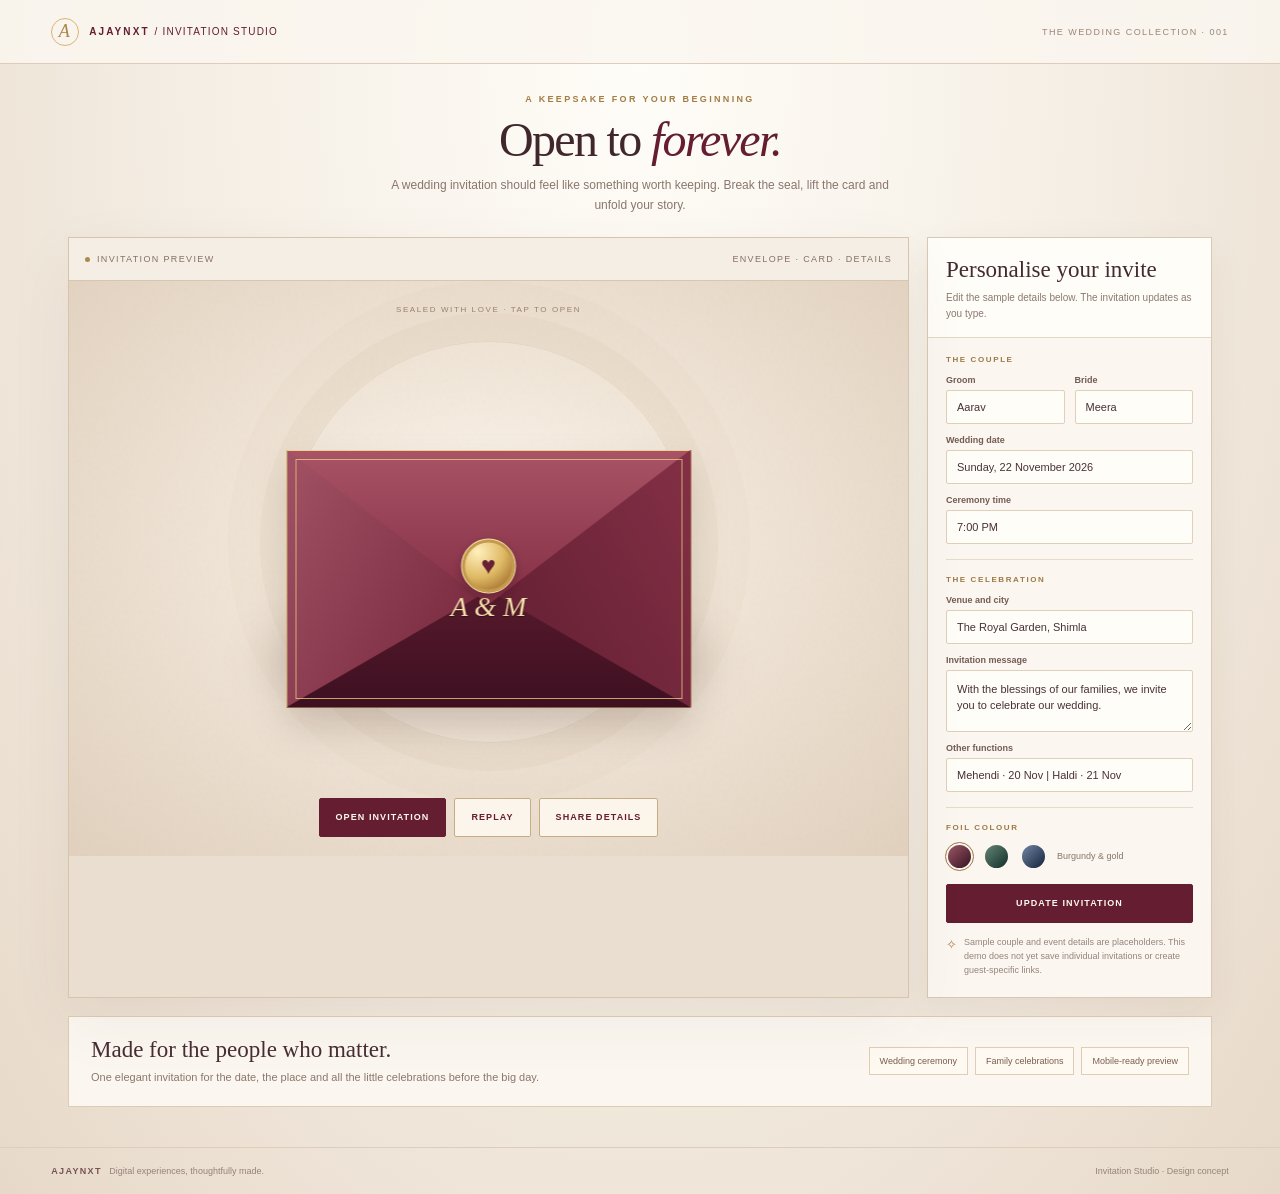
==== invitation/index.html @ 09c0170d "Add isolated interactive 3D wedding invitation experience" ====
<!doctype html>
<html lang="en">
<head>
<meta charset="utf-8">
<meta name="viewport" content="width=device-width,initial-scale=1">
<meta name="theme-color" content="#f1e9dd">
<meta name="description" content="An elegant, interactive Indian wedding invitation. Open the envelope, unfold the invitation and celebrate a beautiful beginning.">
<title>The Wedding Invitation — AJAYNXT</title>
<style>
:root{--burgundy:#641d31;--burgundy-dark:#36111f;--burgundy-light:#9c5968;--foil:#d9b66e;--foil-pale:#f5e4ad;--paper:#fffaf0;--ink:#38272a;--muted:#8e7770;--stage:#e9ded0}
*{box-sizing:border-box}
html{background:#f1e9dd;scroll-behavior:smooth}
body{margin:0;color:var(--ink);font-family:Arial,Helvetica,sans-serif;background:radial-gradient(ellipse at 50% 5%,#fffdf8 0,#f4ede3 52%,#e7d9c9 100%);min-height:100vh}
button,input,textarea{font:inherit}
button{cursor:pointer}
.topbar{height:64px;padding:0 clamp(16px,4vw,52px);display:flex;align-items:center;justify-content:space-between;border-bottom:1px solid #ddcdb8;background:#fbf7f0d9}
.brand{display:flex;align-items:center;gap:10px;font-size:10px;letter-spacing:.21em;font-weight:800;color:var(--burgundy)}
.brandmark{height:28px;width:28px;border:1px solid var(--foil);border-radius:50%;display:grid;place-items:center;color:#ad8546;font:italic 18px Georgia,serif}
.topnote{font-size:9px;letter-spacing:.16em;text-transform:uppercase;color:#9b8677}
.hero{text-align:center;padding:30px 16px 21px}
.kicker{font-size:9px;font-weight:700;letter-spacing:.26em;text-transform:uppercase;color:#a27d44}
h1{font:400 clamp(32px,5vw,48px)/1.08 Georgia,"Times New Roman",serif;letter-spacing:-.035em;margin:10px 0 9px;color:#40272d}
h1 em{font-weight:400;color:var(--burgundy)}
.intro{max-width:520px;margin:0 auto;color:#8a766d;font:12px/1.7 Arial,sans-serif}
main{max-width:1180px;margin:0 auto;padding:0 18px 40px}
.workspace{display:grid;grid-template-columns:minmax(0,1fr) 285px;gap:18px;align-items:stretch}
.showcase{border:1px solid #d7c4ab;background:var(--stage);position:relative;overflow:hidden;min-width:0;box-shadow:0 22px 60px #593b2912}
.showcase-head{height:43px;display:flex;align-items:center;justify-content:space-between;padding:0 16px;border-bottom:1px solid #d7c6b2;background:#f5eee5;font-size:9px;text-transform:uppercase;letter-spacing:.15em;color:#857065}
.live-dot{display:inline-block;width:5px;height:5px;border-radius:50%;background:#ad8950;margin-right:7px;vertical-align:middle}
.stage{position:relative;min-height:575px;display:flex;align-items:center;justify-content:center;overflow:hidden;padding:24px 10px 76px;background:
radial-gradient(ellipse at 50% 46%,#fff9f0 0,#f0e5d7 42%,#e1d0bd 100%)}
.stage:before{content:"";position:absolute;inset:0;opacity:.18;background-image:url("data:image/svg+xml,%3Csvg viewBox='0 0 180 180' xmlns='http://www.w3.org/2000/svg'%3E%3Cfilter id='n'%3E%3CfeTurbulence type='fractalNoise' baseFrequency='.8' numOctaves='4' stitchTiles='stitch'/%3E%3C/filter%3E%3Crect width='100%25' height='100%25' filter='url(%23n)' opacity='.24'/%3E%3C/svg%3E");pointer-events:none}
.stage:after{content:"";position:absolute;width:400px;height:400px;border-radius:50%;border:1px solid #b99b7330;box-shadow:0 0 0 28px #b99b7312,0 0 0 60px #b99b730a;pointer-events:none}
.scene{position:relative;width:min(640px,100%);height:475px;perspective:1800px;z-index:1}
.surface-shadow{position:absolute;left:50%;top:66%;width:min(460px,94%);height:85px;transform:translateX(-50%);border-radius:50%;background:#59402b26;filter:blur(22px);transition:all 1s}
.envelope{position:absolute;left:50%;top:145px;width:min(405px,90%);height:258px;transform:translateX(-50%);transform-style:preserve-3d;filter:drop-shadow(0 20px 18px #45251d29);transition:opacity .65s .8s,transform .85s .8s}
.env-back{position:absolute;inset:0;border:1px solid #d7b66e;border-radius:3px;background:linear-gradient(145deg,#8b344a 0%,#681d31 48%,#401121 100%);box-shadow:inset 0 0 0 5px #651c30,inset 0 0 0 6px #c9a25b}
.env-left{position:absolute;inset:0;background:linear-gradient(120deg,#a25264,#691b32 75%);clip-path:polygon(0 0,54% 51%,0 100%);border-left:1px solid #c6a05c}
.env-right{position:absolute;inset:0;background:linear-gradient(240deg,#843046,#4b1325);clip-path:polygon(100% 0,46% 51%,100% 100%)}
.env-bottom{position:absolute;inset:0;background:linear-gradient(0deg,#3d1021,#77263b);clip-path:polygon(0 100%,50% 43%,100% 100%)}
.env-flap{position:absolute;inset:0;z-index:4;transform-origin:50% 0;transform:rotateX(0);clip-path:polygon(0 0,100% 0,50% 60%);background:linear-gradient(180deg,#a95366 0,#77233a 80%);border-top:1px solid #f0d18a;transition:transform 1.1s cubic-bezier(.2,.75,.16,1)}
.env-monogram{position:absolute;z-index:5;top:61%;left:50%;transform:translate(-50%,-50%);font:italic 28px Georgia,serif;color:#f5dfaa;text-shadow:0 1px 1px #33101b;white-space:nowrap}
.env-foil{position:absolute;z-index:6;inset:9px;border:1px solid #e2c77e;pointer-events:none;opacity:.82}
.wax-seal{position:absolute;z-index:7;top:45%;left:50%;transform:translate(-50%,-50%);width:55px;height:55px;border-radius:50%;display:grid;place-items:center;color:#672035;font:25px Georgia,serif;border:1px solid #f8e3a5;background:radial-gradient(circle at 30% 23%,#fff0bd 0,#dfb964 47%,#a97834 78%,#744b24 100%);box-shadow:0 4px 8px #2b0b174d,inset 0 0 0 3px #c49a4f;transition:opacity .35s,transform .45s}
.card{position:absolute;z-index:3;left:50%;top:16px;width:min(442px,96%);height:335px;opacity:0;transform:translate(-50%,180px) scale(.58,.72);transform-origin:center center;transform-style:preserve-3d;transition:opacity .5s,transform .9s cubic-bezier(.16,.76,.19,1);filter:drop-shadow(0 22px 23px #49312735)}
.card-inside{position:absolute;inset:0;display:grid;grid-template-columns:.88fr 1.12fr;background:var(--paper);border:1px solid #c5a05a;padding:8px}
.page-photo{position:relative;overflow:hidden;background:#6a2836}
.page-photo img{display:block;width:100%;height:100%;object-fit:cover;object-position:50% 35%;filter:saturate(.83) contrast(1.03)}
.page-photo:after{content:"";position:absolute;inset:0;border:1px solid #ebd39770;box-shadow:inset 0 0 45px #2a111b4f;pointer-events:none}
.photo-caption{position:absolute;bottom:12px;left:8px;right:8px;text-align:center;color:#fff8e9;text-shadow:0 1px 6px #160a0b;font:italic 17px Georgia,serif;z-index:2}
.page-details{position:relative;display:flex;flex-direction:column;align-items:center;justify-content:center;text-align:center;padding:16px 15px;background:linear-gradient(135deg,#fffdf6,#f7ecd9);overflow:hidden}
.page-details:before{content:"";position:absolute;inset:7px;border:1px solid #d2b779;pointer-events:none}
.ornament{color:#b18a47;font:24px Georgia,serif;line-height:1;margin-bottom:8px}
.smallcaps{font-size:7px;letter-spacing:.2em;line-height:1.8;text-transform:uppercase;color:#967442}
.names{font:italic clamp(22px,3vw,29px)/1.08 Georgia,serif;color:#672035;margin:12px 0 10px;overflow-wrap:anywhere;max-width:100%}
.names .and{display:block;font-size:16px;color:#c09a54;margin:4px 0}
.thinline{height:1px;width:38px;background:#c8a55f;margin:7px auto}
.invite-copy{font:10px/1.6 Georgia,serif;color:#80655b;margin:2px 0 8px;max-width:230px}
.invite-date{font:10px/1.7 Arial,sans-serif;letter-spacing:.06em;text-transform:uppercase;color:#8b682f;margin:3px 0 5px}
.invite-venue{font:9px/1.7 Arial,sans-serif;color:#6c5550;max-width:235px;overflow-wrap:anywhere}
.invite-functions{font:8px/1.7 Arial,sans-serif;color:#997847;margin-top:5px;max-width:230px;overflow-wrap:anywhere}
.cover{position:absolute;inset:0;z-index:5;transform-origin:left center;transform:rotateY(0);transform-style:preserve-3d;transition:transform 1.35s cubic-bezier(.18,.75,.17,1)}
.cover-front,.cover-back{position:absolute;inset:0;backface-visibility:hidden}
.cover-front{overflow:hidden;display:flex;flex-direction:column;align-items:center;justify-content:center;text-align:center;color:#f3dca3;border:1px solid #e2c47c;background:
radial-gradient(ellipse at 50% 45%,#8a354b 0,#641c32 58%,#3c1021 100%);box-shadow:inset 0 0 0 6px #511529,inset 0 0 0 7px #d2ac63}
.cover-front:before{content:"";position:absolute;inset:13px;border:1px solid #d3b36c}
.cover-front:after{content:"";position:absolute;inset:20px;border:1px solid #c59b5775}
.cover-art{position:absolute;inset:22px;opacity:.38;pointer-events:none}
.cover-symbol{font:49px/1 Georgia,serif;color:#edcf83;margin-bottom:13px;text-shadow:0 2px 1px #32101d;position:relative;z-index:2}
.cover-kicker{font-size:7px;letter-spacing:.24em;text-transform:uppercase;position:relative;z-index:2}
.cover-names{font:italic clamp(27px,4vw,34px)/1.08 Georgia,serif;margin:15px 9px;color:#fff0c8;position:relative;z-index:2;max-width:90%;overflow-wrap:anywhere}
.cover-names .and{font-size:.6em;color:#e0bd6f}
.cover-date{font-size:8px;letter-spacing:.2em;text-transform:uppercase;color:#e1c582;position:relative;z-index:2}
.cover-corner{position:absolute;z-index:2;color:#dfc078;font:25px Georgia,serif;opacity:.9}
.cover-corner.a{top:24px;left:25px}.cover-corner.b{top:24px;right:25px;transform:scaleX(-1)}.cover-corner.c{bottom:24px;left:25px;transform:scaleY(-1)}.cover-corner.d{bottom:24px;right:25px;transform:scale(-1)}
.cover-back{transform:rotateY(180deg);background:linear-gradient(145deg,#fffaf0,#f3e5cb);border:1px solid #d0b16d}
.scene-caption{position:absolute;z-index:6;top:0;left:0;right:0;text-align:center;font-size:8px;letter-spacing:.2em;text-transform:uppercase;color:#9a8069;transition:color .4s}
.stage.envelope-open .env-flap{transform:rotateX(180deg);z-index:8}
.stage.envelope-open .wax-seal{opacity:0;transform:translate(-50%,-50%) scale(.2)}
.stage.card-rise .card{opacity:1;transform:translate(-50%,-20px) scale(.62,.82)}
.stage.card-settle .card{transform:translate(-50%,-29px) scale(1)}
.stage.card-open .cover{transform:rotateY(-158deg)}
.stage.card-open .envelope{opacity:0;transform:translate(-50%,95px) scale(.9);pointer-events:none}
.stage.card-open .surface-shadow{width:min(420px,92%);opacity:.7}
.controls{position:absolute;z-index:10;bottom:19px;left:12px;right:12px;display:flex;justify-content:center;gap:8px;flex-wrap:wrap}
.btn{min-height:39px;padding:0 16px;border:1px solid var(--burgundy);border-radius:2px;background:var(--burgundy);color:#fff9ed;font-size:9px;font-weight:700;letter-spacing:.12em;text-transform:uppercase;transition:background .2s,transform .2s}
.btn:hover{background:#3f1021;transform:translateY(-1px)}
.btn.secondary{background:#fff9f0d9;color:var(--burgundy);border-color:#c6ac83}
.btn.secondary:hover{background:#fffaf1}
.panel{border:1px solid #d9c8b3;background:#fbf7f0;box-shadow:0 14px 36px #543b2710;min-width:0}
.panel-head{padding:19px 18px 15px;border-bottom:1px solid #e4d7c5;background:#fffdf8}
.panel-title{font:400 23px Georgia,serif;color:#432a30;margin:0}
.panel-sub{font-size:10px;line-height:1.6;color:#8c7970;margin:7px 0 0}
.panel-body{padding:17px 18px 19px}
.section-title{font-size:8px;font-weight:800;letter-spacing:.2em;text-transform:uppercase;color:#9c7a45;margin:0 0 11px}
.fields{display:grid;grid-template-columns:1fr 1fr;gap:0 10px}
.field{margin:0 0 11px;min-width:0}
.field.full{grid-column:1/-1}
label{display:block;font-size:9px;font-weight:700;color:#745b54;margin-bottom:5px}
input,textarea{display:block;width:100%;min-width:0;border:1px solid #dfd0bc;border-radius:2px;background:#fffdf8;color:#493137;padding:10px;font-size:11px;outline:none}
input:focus,textarea:focus{border-color:#b18a4c;box-shadow:0 0 0 3px #c9a25c1c}
textarea{min-height:62px;resize:vertical;line-height:1.5}
.divider{height:1px;background:#e6dac9;margin:4px 0 15px}
.palette{display:flex;align-items:center;gap:10px;margin-bottom:14px}
.swatch{width:27px;height:27px;border-radius:50%;border:2px solid #fbf7f0;outline:1px solid transparent;padding:0}
.swatch[aria-pressed=true]{outline-color:#9b7745}
.swatch[data-color=burgundy]{background:linear-gradient(135deg,#9c5968,#36111f)}
.swatch[data-color=emerald]{background:linear-gradient(135deg,#638675,#102e28)}
.swatch[data-color=midnight]{background:linear-gradient(135deg,#7185a4,#14233b)}
.palette-label{font-size:9px;color:#88756a}
.panel-submit{width:100%}
.note{display:flex;gap:7px;align-items:flex-start;color:#95847a;font-size:9px;line-height:1.6;margin:12px 0 0}
.note span:first-child{color:#a17f49;font-size:13px}
.details-after{margin-top:18px;border:1px solid #ddcbb4;background:#fbf7f0;padding:20px 22px;display:grid;grid-template-columns:1fr auto;gap:20px;align-items:center}
.details-after h2{font:400 23px Georgia,serif;margin:0 0 5px;color:#472d32}
.details-after p{font-size:11px;line-height:1.65;color:#8b776d;margin:0}
.detail-chips{display:flex;flex-wrap:wrap;gap:7px;justify-content:flex-end}
.chip{border:1px solid #dfceb5;padding:8px 10px;font-size:9px;color:#795c4e;background:#fffaf1;white-space:nowrap}
footer{display:flex;justify-content:space-between;gap:12px;padding:18px clamp(16px,4vw,52px);border-top:1px solid #deceb9;color:#968378;font-size:9px}
footer strong{color:#765354;letter-spacing:.15em}
@media(max-width:900px){.workspace{grid-template-columns:minmax(0,1fr) 270px}.stage{min-height:550px}.scene{height:460px}.envelope{top:130px}}
@media(max-width:720px){.topnote{display:none}.hero{padding-top:24px}.workspace{grid-template-columns:1fr}.stage{min-height:550px}.scene{height:460px}.envelope{top:132px}.panel-body{padding:16px}.panel-head{padding:17px 16px}.details-after{grid-template-columns:1fr}.detail-chips{justify-content:flex-start}}
@media(max-width:430px){.hero{padding-bottom:18px}.intro{font-size:11px}.stage{min-height:495px;padding-left:4px;padding-right:4px}.scene{height:415px}.envelope{top:122px;height:222px;width:92%}.card{top:24px;height:278px;width:97%}.card-inside{padding:5px;grid-template-columns:.78fr 1.22fr}.page-details{padding:12px 8px}.page-photo img{object-position:52% 35%}.photo-caption{font-size:14px}.names{font-size:22px}.invite-copy{font-size:9px}.invite-date{font-size:9px}.invite-venue{font-size:8px}.cover-names{font-size:26px}.cover-symbol{font-size:40px}.cover-corner.a{top:20px;left:19px}.cover-corner.b{top:20px;right:19px}.cover-corner.c{bottom:20px;left:19px}.cover-corner.d{bottom:20px;right:19px}.controls{bottom:14px;gap:6px}.btn{padding:0 11px;font-size:8px;min-height:38px}.scene-caption{font-size:7px}.details-after{padding:17px}}
@media(prefers-reduced-motion:reduce){*,*:before,*:after{transition-duration:.01ms!important;scroll-behavior:auto!important}}
</style>
</head>
<body>
<header class="topbar">
 <div class="brand"><span class="brandmark">A</span><span>AJAYNXT <span style="font-weight:400;letter-spacing:.12em">/ INVITATION STUDIO</span></span></div>
 <div class="topnote">The Wedding Collection · 001</div>
</header>
<section class="hero">
 <div class="kicker">A keepsake for your beginning</div>
 <h1>Open to <em>forever.</em></h1>
 <p class="intro">A wedding invitation should feel like something worth keeping. Break the seal, lift the card and unfold your story.</p>
</section>
<main>
 <section class="workspace">
  <div class="showcase">
   <div class="showcase-head"><span><i class="live-dot"></i>Invitation preview</span><span>Envelope · Card · Details</span></div>
   <div class="stage" id="stage">
    <div class="scene">
     <div class="surface-shadow"></div>
     <div class="scene-caption" id="caption">Sealed with love · Tap to open</div>
     <div class="envelope" aria-hidden="true">
      <div class="env-back"></div><div class="env-bottom"></div><div class="env-left"></div><div class="env-right"></div>
      <div class="env-monogram" id="monogram">A &amp; M</div><div class="env-flap"></div><div class="env-foil"></div><div class="wax-seal">♥</div>
     </div>
     <article class="card" aria-label="Wedding invitation card">
      <div class="card-inside">
       <div class="page-photo">
        <img id="couplePhoto" src="https://images.pexels.com/photos/32379184/pexels-photo-32379184.jpeg?auto=compress&amp;cs=tinysrgb&amp;w=900" alt="Indian wedding couple portrait" loading="eager">
        <div class="photo-caption">A day to remember</div>
       </div>
       <section class="page-details">
        <div class="ornament">❦</div>
        <div class="smallcaps">Together with our families</div>
        <div class="names" id="insideNames">Aarav<span class="and">&amp;</span>Meera</div>
        <div class="thinline"></div>
        <p class="invite-copy" id="messagePreview">With the blessings of our families, we invite you to celebrate our wedding.</p>
        <div class="invite-date" id="datePreview">SUNDAY<br>22 NOVEMBER 2026</div>
        <div class="thinline"></div>
        <div class="invite-venue" id="venuePreview">THE ROYAL GARDEN<br>SHIMLA · 7:00 PM</div>
        <div class="invite-functions" id="functionsPreview">Mehendi · 20 Nov<br>Haldi · 21 Nov</div>
        <div class="ornament" style="font-size:17px;margin:7px 0 0">✧</div>
       </section>
      </div>
      <div class="cover">
       <div class="cover-front">
        <svg class="cover-art" viewBox="0 0 360 300" preserveAspectRatio="none" aria-hidden="true">
         <g fill="none" stroke="#e3c67f" stroke-width=".8">
          <path d="M0 60 Q70 60 70 0 M0 90 Q90 90 90 0 M0 120 Q110 120 110 0 M360 60 Q290 60 290 0 M360 90 Q270 90 270 0 M360 120 Q250 120 250 0"/>
          <path d="M0 240 Q70 240 70 300 M0 210 Q90 210 90 300 M0 180 Q110 180 110 300 M360 240 Q290 240 290 300 M360 210 Q270 210 270 300 M360 180 Q250 180 250 300"/>
          <path d="M28 0 Q28 45 0 45 M332 0 Q332 45 360 45 M28 300 Q28 255 0 255 M332 300 Q332 255 360 255"/>
         </g>
         <g fill="#e4c37a"><circle cx="35" cy="36" r="2"/><circle cx="325" cy="36" r="2"/><circle cx="35" cy="264" r="2"/><circle cx="325" cy="264" r="2"/></g>
        </svg>
        <span class="cover-corner a">❧</span><span class="cover-corner b">❧</span><span class="cover-corner c">❧</span><span class="cover-corner d">❧</span>
        <div class="cover-symbol">❦</div>
        <div class="cover-kicker">The wedding of</div>
        <div class="cover-names" id="coverNames">Aarav<br><span class="and">&amp;</span><br>Meera</div>
        <div class="cover-date" id="coverDate">22 · 11 · 2026</div>
       </div>
       <div class="cover-back"></div>
      </div>
     </article>
    </div>
    <div class="controls">
     <button class="btn" id="openBtn">Open invitation</button>
     <button class="btn secondary" id="replayBtn">Replay</button>
     <button class="btn secondary" id="shareBtn">Share details</button>
    </div>
   </div>
  </div>
  <aside class="panel">
   <div class="panel-head"><h2 class="panel-title">Personalise your invite</h2><p class="panel-sub">Edit the sample details below. The invitation updates as you type.</p></div>
   <div class="panel-body">
    <div class="section-title">The couple</div>
    <div class="fields">
     <div class="field"><label for="groom">Groom</label><input id="groom" value="Aarav" maxlength="36"></div>
     <div class="field"><label for="bride">Bride</label><input id="bride" value="Meera" maxlength="36"></div>
     <div class="field full"><label for="date">Wedding date</label><input id="date" value="Sunday, 22 November 2026" maxlength="70"></div>
     <div class="field full"><label for="time">Ceremony time</label><input id="time" value="7:00 PM" maxlength="30"></div>
    </div>
    <div class="divider"></div>
    <div class="section-title">The celebration</div>
    <div class="fields">
     <div class="field full"><label for="venue">Venue and city</label><input id="venue" value="The Royal Garden, Shimla" maxlength="90"></div>
     <div class="field full"><label for="message">Invitation message</label><textarea id="message" maxlength="180">With the blessings of our families, we invite you to celebrate our wedding.</textarea></div>
     <div class="field full"><label for="functions">Other functions</label><input id="functions" value="Mehendi · 20 Nov | Haldi · 21 Nov" maxlength="120"></div>
    </div>
    <div class="divider"></div>
    <div class="section-title">Foil colour</div>
    <div class="palette" role="group" aria-label="Invitation cover colour">
     <button class="swatch" data-color="burgundy" aria-label="Burgundy and gold" aria-pressed="true"></button>
     <button class="swatch" data-color="emerald" aria-label="Emerald and gold" aria-pressed="false"></button>
     <button class="swatch" data-color="midnight" aria-label="Midnight blue and gold" aria-pressed="false"></button>
     <span class="palette-label" id="paletteLabel">Burgundy &amp; gold</span>
    </div>
    <button class="btn panel-submit" id="updateBtn">Update invitation</button>
    <p class="note"><span>✧</span><span>Sample couple and event details are placeholders. This demo does not yet save individual invitations or create guest-specific links.</span></p>
   </div>
  </aside>
 </section>
 <section class="details-after">
  <div><h2>Made for the people who matter.</h2><p>One elegant invitation for the date, the place and all the little celebrations before the big day.</p></div>
  <div class="detail-chips"><span class="chip">Wedding ceremony</span><span class="chip">Family celebrations</span><span class="chip">Mobile-ready preview</span></div>
 </section>
</main>
<footer><span><strong>AJAYNXT</strong> &nbsp; Digital experiences, thoughtfully made.</span><span>Invitation Studio · Design concept</span></footer>
<script>
const $=id=>document.getElementById(id);
const stage=$('stage');
let timers=[];
const palettes={
 burgundy:{label:'Burgundy & gold',main:'#641d31',dark:'#36111f',light:'#9c5968'},
 emerald:{label:'Emerald & gold',main:'#275447',dark:'#102e28',light:'#638675'},
 midnight:{label:'Midnight blue & gold',main:'#263c61',dark:'#101d35',light:'#7185a4'}
};
function clearTimers(){timers.forEach(clearTimeout);timers=[]}
function safe(s){return String(s||'').replace(/[&<>"']/g,c=>({'&':'&amp;','<':'&lt;','>':'&gt;','"':'&quot;',"'":'&#39;'}[c]));}
function updateInvite(){
 const groom=$('groom').value.trim()||'Groom', bride=$('bride').value.trim()||'Bride';
 const date=$('date').value.trim()||'Wedding Day', time=$('time').value.trim()||'Time to be announced';
 const venue=$('venue').value.trim()||'Venue to be announced', message=$('message').value.trim()||'Join us to celebrate our wedding.';
 const funcs=$('functions').value.trim();
 $('monogram').textContent=groom.charAt(0)+' & '+bride.charAt(0);
 $('coverNames').innerHTML=safe(groom)+'<br><span class="and">&amp;</span><br>'+safe(bride);
 $('insideNames').innerHTML=safe(groom)+'<span class="and">&amp;</span>'+safe(bride);
 $('messagePreview').textContent=message;
 $('coverDate').textContent=date.replace(/,/g,' · ').replace(/\s+/g,' ').toUpperCase().slice(0,32);
 $('datePreview').innerHTML=safe(date.replace(/,\s*/g,'|').replace(/\s+·\s+/g,'|')).replace(/\|/g,'<br>');
 $('venuePreview').innerHTML=safe(venue.toUpperCase())+'<br>'+safe(time.toUpperCase());
 $('functionsPreview').innerHTML=safe(funcs).replace(/\s*\|\s*/g,'<br>');
}
function openInvite(){
 clearTimers();stage.classList.remove('envelope-open','card-rise','card-settle','card-open');
 $('openBtn').textContent='Opening…';$('caption').textContent='The seal is lifted';
 timers.push(setTimeout(()=>stage.classList.add('envelope-open'),30));
 timers.push(setTimeout(()=>{stage.classList.add('card-rise');$('caption').textContent='Your invitation is revealed';},700));
 timers.push(setTimeout(()=>stage.classList.add('card-settle'),1350));
 timers.push(setTimeout(()=>{stage.classList.add('card-open');$('caption').textContent='A beautiful beginning';$('openBtn').textContent='Invitation opened';},2100));
}
function replay(){clearTimers();stage.classList.remove('envelope-open','card-rise','card-settle','card-open');$('caption').textContent='Sealed with love · Tap to open';$('openBtn').textContent='Open invitation'}
['groom','bride','date','time','venue','message','functions'].forEach(id=>$(id).addEventListener('input',updateInvite));
$('updateBtn').addEventListener('click',()=>{updateInvite();$('updateBtn').textContent='Details updated';setTimeout(()=>$('updateBtn').textContent='Update invitation',1400)});
$('openBtn').addEventListener('click',()=>stage.classList.contains('card-open')?replay():openInvite());
$('replayBtn').addEventListener('click',replay);
$('shareBtn').addEventListener('click',async()=>{
 updateInvite();
 const text='Wedding invitation — '+$('groom').value+' & '+$('bride').value+'\n'+$('date').value+' · '+$('time').value+'\n'+$('venue').value+'\n'+$('functions').value;
 if(navigator.share){try{await navigator.share({title:'Wedding invitation',text:text,url:location.href})}catch(e){}}
 else if(navigator.clipboard){try{await navigator.clipboard.writeText(text+'\n'+location.href);$('shareBtn').textContent='Details copied';setTimeout(()=>$('shareBtn').textContent='Share details',1600)}catch(e){alert(text)}}
 else alert(text);
});
document.querySelectorAll('.swatch').forEach(btn=>btn.addEventListener('click',()=>{
 const p=palettes[btn.dataset.color];if(!p)return;
 document.documentElement.style.setProperty('--burgundy',p.main);
 document.documentElement.style.setProperty('--burgundy-dark',p.dark);
 document.documentElement.style.setProperty('--burgundy-light',p.light);
 document.querySelectorAll('.swatch').forEach(b=>b.setAttribute('aria-pressed',String(b===btn)));
 $('paletteLabel').textContent=p.label;
}));
updateInvite();
</script>
</body>
</html>
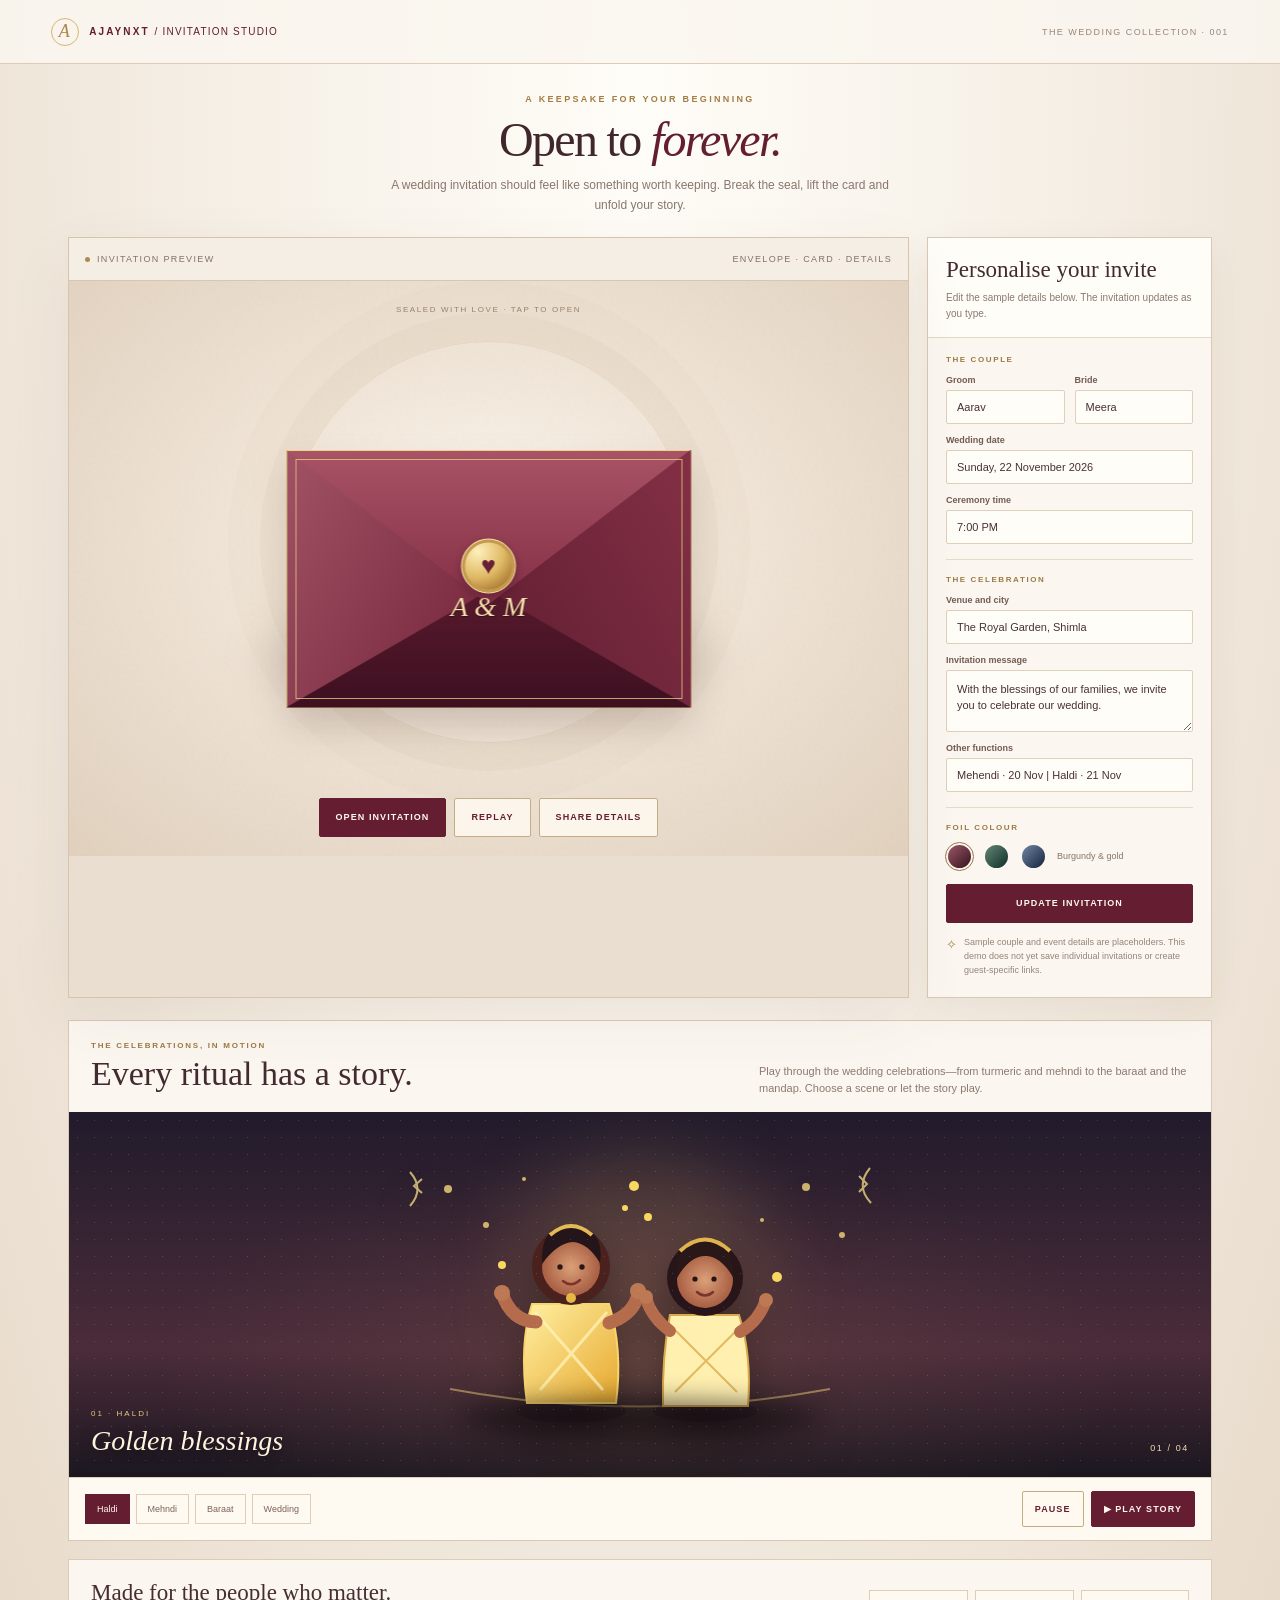
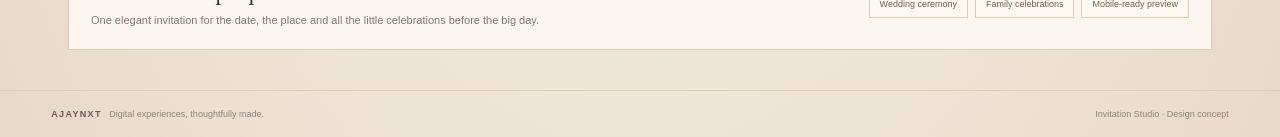
==== commit 04b8b63a: "Add animated Haldi Mehndi Baraat wedding story scenes" ====
--- a/invitation/index.html
+++ b/invitation/index.html
@@ -122,6 +122,38 @@
 @media(max-width:720px){.topnote{display:none}.hero{padding-top:24px}.workspace{grid-template-columns:1fr}.stage{min-height:550px}.scene{height:460px}.envelope{top:132px}.panel-body{padding:16px}.panel-head{padding:17px 16px}.details-after{grid-template-columns:1fr}.detail-chips{justify-content:flex-start}}
 @media(max-width:430px){.hero{padding-bottom:18px}.intro{font-size:11px}.stage{min-height:495px;padding-left:4px;padding-right:4px}.scene{height:415px}.envelope{top:122px;height:222px;width:92%}.card{top:24px;height:278px;width:97%}.card-inside{padding:5px;grid-template-columns:.78fr 1.22fr}.page-details{padding:12px 8px}.page-photo img{object-position:52% 35%}.photo-caption{font-size:14px}.names{font-size:22px}.invite-copy{font-size:9px}.invite-date{font-size:9px}.invite-venue{font-size:8px}.cover-names{font-size:26px}.cover-symbol{font-size:40px}.cover-corner.a{top:20px;left:19px}.cover-corner.b{top:20px;right:19px}.cover-corner.c{bottom:20px;left:19px}.cover-corner.d{bottom:20px;right:19px}.controls{bottom:14px;gap:6px}.btn{padding:0 11px;font-size:8px;min-height:38px}.scene-caption{font-size:7px}.details-after{padding:17px}}
 @media(prefers-reduced-motion:reduce){*,*:before,*:after{transition-duration:.01ms!important;scroll-behavior:auto!important}}
+
+/* Cinematic celebration scenes */
+.cinema{margin-top:22px;border:1px solid #d9c8b3;background:#fbf7f0;overflow:hidden}
+.cinema-head{padding:20px 22px 14px;display:flex;justify-content:space-between;gap:14px;align-items:end}
+.cinema-head h2{font:400 clamp(24px,3vw,34px) Georgia,serif;margin:5px 0;color:#432a30}
+.cinema-head p{margin:0;color:#8c7970;font-size:11px;line-height:1.6;max-width:430px}
+.cinema-kicker{font-size:8px;letter-spacing:.22em;text-transform:uppercase;color:#9c7a45;font-weight:800}
+.movie-stage{position:relative;min-height:365px;overflow:hidden;background:#1f1820;color:#fff4dd;isolation:isolate}
+.movie-stage:before{content:"";position:absolute;inset:0;background:radial-gradient(ellipse at 50% 70%,#9b6a5530,transparent 60%),linear-gradient(180deg,#211b2b 0%,#4b2c3a 65%,#1b1720 100%);z-index:-2}
+.movie-stage:after{content:"";position:absolute;inset:0;opacity:.16;pointer-events:none;background-image:radial-gradient(#fff 0.7px,transparent .7px);background-size:17px 17px;z-index:5}
+.movie-scene{position:absolute;inset:0;display:flex;align-items:center;justify-content:center;opacity:0;transform:scale(1.07);transition:opacity .8s ease,transform 2.8s ease;pointer-events:none}
+.movie-scene.active{opacity:1;transform:scale(1);z-index:1}
+.scene-glow{position:absolute;width:260px;height:260px;border-radius:50%;background:#f6c66c25;filter:blur(38px);left:calc(50% - 130px);top:40px;animation:glowPulse 4s ease-in-out infinite alternate}
+.scene-art{position:relative;width:min(520px,92%);height:300px;filter:drop-shadow(0 18px 22px #0006);animation:floatScene 4s ease-in-out infinite}
+.scene-art svg{width:100%;height:100%;overflow:visible}
+.scene-floor{position:absolute;bottom:10px;left:15%;right:15%;height:34px;border-radius:50%;background:#08070b8a;filter:blur(12px)}
+.scene-label{position:absolute;left:22px;bottom:20px;z-index:6}
+.scene-label small{display:block;font-size:8px;letter-spacing:.25em;text-transform:uppercase;color:#e9c77d;margin-bottom:7px}
+.scene-label strong{font:italic 28px Georgia,serif;font-weight:400;text-shadow:0 2px 12px #0008}
+.scene-counter{position:absolute;right:22px;bottom:24px;z-index:6;font-size:9px;letter-spacing:.18em;color:#f4dca9}
+.movie-controls{display:flex;align-items:center;gap:10px;justify-content:space-between;padding:13px 16px;border-top:1px solid #dfd0bc;background:#fffaf1}
+.scene-tabs{display:flex;gap:6px;flex-wrap:wrap}
+.scene-tab{border:1px solid #dfceb5;background:transparent;color:#7c6258;padding:9px 11px;font-size:9px;cursor:pointer}
+.scene-tab[aria-pressed=true]{background:#641d31;border-color:#641d31;color:#fff8eb}
+.movie-actions{display:flex;gap:7px}
+.movie-actions .btn{min-height:36px;padding:0 12px}
+@keyframes floatScene{0%,100%{transform:translateY(0) rotate(-.3deg)}50%{transform:translateY(-7px) rotate(.3deg)}}
+@keyframes glowPulse{from{opacity:.55;transform:scale(.9)}to{opacity:1;transform:scale(1.12)}}
+@keyframes sceneShimmer{0%,100%{opacity:.3}50%{opacity:.9}}
+@media(max-width:620px){.cinema-head{align-items:start;flex-direction:column;padding:18px 16px 13px}.movie-stage{min-height:310px}.scene-art{height:245px;width:100%}.scene-label{left:15px;bottom:15px}.scene-label strong{font-size:24px}.scene-counter{right:15px;bottom:18px}.movie-controls{align-items:stretch;flex-direction:column}.movie-actions{justify-content:flex-end}.scene-tabs{display:grid;grid-template-columns:repeat(4,minmax(0,1fr))}.scene-tab{padding:9px 3px;font-size:8px}}
+@media(prefers-reduced-motion:reduce){.movie-scene,.scene-art,.scene-glow{animation:none!important;transition:none!important}}
+
 </style>
 </head>
 <body>
@@ -222,6 +254,65 @@
    </div>
   </aside>
  </section>
+
+ <section class="cinema" aria-label="Animated wedding celebration">
+  <div class="cinema-head"><div><div class="cinema-kicker">The celebrations, in motion</div><h2>Every ritual has a story.</h2></div><p>Play through the wedding celebrations—from turmeric and mehndi to the baraat and the mandap. Choose a scene or let the story play.</p></div>
+  <div class="movie-stage" id="movieStage">
+   <div class="movie-scene active" data-scene="0">
+    <div class="scene-glow"></div><div class="scene-art"><div class="scene-floor"></div>
+     <svg viewBox="0 0 520 300" role="img" aria-label="Illustrated haldi celebration with bride and groom">
+      <defs><linearGradient id="haldiBg" x2="0" y2="1"><stop stop-color="#e9a84b"/><stop offset="1" stop-color="#8d3d36"/></linearGradient><linearGradient id="yellowCloth" x2="1" y2="1"><stop stop-color="#fff0a2"/><stop offset="1" stop-color="#e7a82f"/></linearGradient><radialGradient id="skin"><stop stop-color="#dba078"/><stop offset="1" stop-color="#a85e43"/></radialGradient></defs>
+      <g opacity=".8" fill="#f5d77c"><circle cx="68" cy="45" r="4"/><circle cx="106" cy="81" r="3"/><circle cx="426" cy="43" r="4"/><circle cx="462" cy="91" r="3"/><circle cx="144" cy="35" r="2"/><circle cx="382" cy="76" r="2"/></g>
+      <path d="M70 245 Q260 280 450 245" fill="none" stroke="#f5cf7a" stroke-width="2" opacity=".5"/>
+      <g transform="translate(146 58)"><ellipse cx="45" cy="209" rx="55" ry="12" fill="#241319" opacity=".3"/><path d="M6 102 Q-7 142 1 201 L90 201 Q97 147 83 102Z" fill="url(#yellowCloth)" stroke="#f9d56e" stroke-width="2"/><path d="M9 110 L77 188 M81 110 L14 188" stroke="#fff1b5" stroke-width="3" opacity=".8"/><circle cx="45" cy="64" r="39" fill="#4a211d"/><circle cx="45" cy="65" r="29" fill="url(#skin)"/><path d="M16 62 Q14 21 46 24 Q79 25 74 61 Q62 41 47 40 Q31 41 16 62" fill="#24151a"/><circle cx="34" cy="65" r="2.7" fill="#2c1717"/><circle cx="56" cy="65" r="2.7" fill="#2c1717"/><path d="M37 79 Q45 86 54 78" fill="none" stroke="#7b342b" stroke-width="2.5" stroke-linecap="round"/><path d="M10 120 Q-15 119 -24 91" fill="none" stroke="#b56c4d" stroke-width="13" stroke-linecap="round"/><path d="M83 121 Q109 112 112 91" fill="none" stroke="#b56c4d" stroke-width="13" stroke-linecap="round"/><circle cx="112" cy="89" r="8" fill="#bd7954"/><circle cx="-24" cy="91" r="8" fill="#bd7954"/><circle cx="45" cy="96" r="5" fill="#e5b746"/><path d="M24 33 Q45 15 66 33" fill="none" stroke="#e3ba54" stroke-width="4"/></g>
+      <g transform="translate(283 76)"><ellipse cx="42" cy="191" rx="52" ry="11" fill="#241319" opacity=".3"/><path d="M7 95 Q-1 135 0 186 L85 186 Q89 135 76 95Z" fill="#fff0b0" stroke="#d9a94b" stroke-width="2"/><path d="M12 110 L74 172 M74 110 L12 172" stroke="#e4ba5e" stroke-width="2"/><circle cx="42" cy="58" r="38" fill="#28151a"/><circle cx="42" cy="60" r="28" fill="url(#skin)"/><path d="M14 58 Q12 18 43 20 Q72 21 70 57 Q57 35 41 36 Q26 37 14 58" fill="#2a1718"/><circle cx="32" cy="59" r="2.6" fill="#241414"/><circle cx="51" cy="59" r="2.6" fill="#241414"/><path d="M34 72 Q42 79 50 72" fill="none" stroke="#7b342b" stroke-width="2.5" stroke-linecap="round"/><path d="M7 111 Q-12 97 -17 78" fill="none" stroke="#b56c4d" stroke-width="12" stroke-linecap="round"/><path d="M77 112 Q96 101 103 80" fill="none" stroke="#b56c4d" stroke-width="12" stroke-linecap="round"/><circle cx="-17" cy="77" r="7" fill="#bd7954"/><circle cx="103" cy="80" r="7" fill="#bd7954"/><path d="M17 31 Q42 8 67 31" fill="none" stroke="#e0b34c" stroke-width="4"/></g>
+      <g fill="#f8d85e"><circle cx="254" cy="42" r="5"/><circle cx="245" cy="64" r="3"/><circle cx="268" cy="73" r="4"/><circle cx="122" cy="121" r="4"/><circle cx="397" cy="133" r="5"/></g>
+      <g stroke="#f7df8a" stroke-width="2" fill="none" opacity=".75"><path d="M30 28 Q45 45 30 62 M490 24 Q475 42 491 59"/><path d="M42 35 l-8 7 8 7 M479 32 l8 8 -8 8"/></g>
+     </svg>
+    </div><div class="scene-label"><small>01 · Haldi</small><strong>Golden blessings</strong></div><div class="scene-counter">01 / 04</div>
+   </div>
+   <div class="movie-scene" data-scene="1">
+    <div class="scene-glow"></div><div class="scene-art"><div class="scene-floor"></div>
+     <svg viewBox="0 0 520 300" role="img" aria-label="Illustrated mehndi celebration with bride and henna patterns">
+      <defs><linearGradient id="mehndiBg" x2="0" y2="1"><stop stop-color="#287d67"/><stop offset="1" stop-color="#17352f"/></linearGradient><linearGradient id="mehndiDress" x2="1" y2="1"><stop stop-color="#f5c8d1"/><stop offset="1" stop-color="#a84769"/></linearGradient></defs>
+      <g stroke="#e7c879" fill="none" stroke-width="2" opacity=".7"><path d="M50 40 Q80 65 50 90 Q20 65 50 40Z"/><path d="M470 30 Q500 55 470 80 Q440 55 470 30Z"/><path d="M90 35 Q110 48 90 61 Q70 48 90 35Z"/><path d="M430 60 Q450 73 430 86 Q410 73 430 60Z"/></g>
+      <g transform="translate(185 28)"><ellipse cx="76" cy="245" rx="75" ry="13" fill="#070e0c" opacity=".4"/><path d="M20 111 Q-3 160 0 235 L151 235 Q154 160 130 111Z" fill="url(#mehndiDress)" stroke="#f2cc8c" stroke-width="2"/><path d="M21 132 L130 210 M130 132 L21 210 M12 172 L142 172" stroke="#f3d48f" stroke-width="2" opacity=".85"/><path d="M26 111 Q76 77 125 111" fill="#4a202b"/><circle cx="76" cy="70" r="42" fill="#32191d"/><circle cx="76" cy="72" r="31" fill="#c78360"/><path d="M44 66 Q37 25 77 26 Q115 28 108 68 Q92 43 77 43 Q59 44 44 66" fill="#201319"/><circle cx="64" cy="72" r="2.8" fill="#241414"/><circle cx="86" cy="72" r="2.8" fill="#241414"/><path d="M66 84 Q76 92 86 84" fill="none" stroke="#7b342b" stroke-width="2.5" stroke-linecap="round"/><path d="M38 128 Q9 123 0 93" fill="none" stroke="#c78360" stroke-width="13" stroke-linecap="round"/><path d="M114 128 Q142 117 151 95" fill="none" stroke="#c78360" stroke-width="13" stroke-linecap="round"/><circle cx="0" cy="92" r="8" fill="#d3946d"/><circle cx="151" cy="94" r="8" fill="#d3946d"/><path d="M53 39 Q76 14 99 39" fill="none" stroke="#e7c879" stroke-width="5"/><circle cx="76" cy="35" r="6" fill="#e7c879"/><g transform="translate(130 82) rotate(12)"><path d="M0 0 Q18 -15 30 0 L39 22 Q23 35 8 22Z" fill="#d3946d" stroke="#f4d9b2" stroke-width="1.5"/><path d="M8 5 Q19 15 30 5 M11 13 l15 -7 M15 21 l12 -6" fill="none" stroke="#27644e" stroke-width="2"/></g></g>
+      <g fill="#e8c77b"><circle cx="145" cy="75" r="4"/><circle cx="372" cy="62" r="5"/><circle cx="400" cy="106" r="3"/><circle cx="118" cy="130" r="3"/></g>
+      <g stroke="#e8c77b" fill="none" stroke-width="1.5"><path d="M55 190 Q80 160 105 190 Q80 220 55 190Z"/><path d="M415 182 Q440 152 465 182 Q440 212 415 182Z"/></g>
+     </svg>
+    </div><div class="scene-label"><small>02 · Mehndi</small><strong>Patterns of love</strong></div><div class="scene-counter">02 / 04</div>
+   </div>
+   <div class="movie-scene" data-scene="2">
+    <div class="scene-glow"></div><div class="scene-art"><div class="scene-floor"></div>
+     <svg viewBox="0 0 520 300" role="img" aria-label="Illustrated groom on a decorated horse with dancing baraat guests">
+      <defs><linearGradient id="horseCoat" x2="1" y2="1"><stop stop-color="#fff0d0"/><stop offset="1" stop-color="#a98268"/></linearGradient><linearGradient id="sherwani" x2="1" y2="1"><stop stop-color="#f7d98a"/><stop offset="1" stop-color="#b98231"/></linearGradient></defs>
+      <g fill="#f6d781" opacity=".9"><circle cx="65" cy="48" r="3"/><circle cx="105" cy="72" r="2"/><circle cx="435" cy="42" r="3"/><circle cx="465" cy="78" r="2"/><circle cx="390" cy="28" r="2"/></g>
+      <g transform="translate(112 90)"><ellipse cx="145" cy="170" rx="152" ry="18" fill="#08070b" opacity=".45"/><path d="M32 91 Q5 74 11 42 Q16 21 36 34 L53 61 Q83 42 130 52 Q175 58 194 89 L209 118 Q198 142 169 145 L70 145 Q39 136 32 91Z" fill="url(#horseCoat)" stroke="#6d4738" stroke-width="2"/><path d="M37 58 Q19 28 43 22 L62 54Z" fill="#a87d61" stroke="#6d4738" stroke-width="2"/><path d="M57 65 Q70 47 86 65 L75 95Z" fill="#5b3028"/><circle cx="49" cy="68" r="4" fill="#25171a"/><path d="M25 90 Q7 108 18 132 L29 130 L34 100 M72 139 L69 171 L84 171 L94 139 M157 139 L164 170 L179 170 L178 135" fill="url(#horseCoat)" stroke="#6d4738" stroke-width="2"/><path d="M27 85 Q76 113 187 92" fill="none" stroke="#b32442" stroke-width="7"/><path d="M44 76 Q89 96 174 79" fill="none" stroke="#f2cf70" stroke-width="4"/><g fill="#d9aa4f"><circle cx="48" cy="81" r="5"/><circle cx="75" cy="89" r="4"/><circle cx="105" cy="92" r="4"/><circle cx="136" cy="89" r="4"/><circle cx="166" cy="84" r="4"/></g><path d="M90 57 Q105 5 131 28 L145 59Z" fill="#25151c"/><circle cx="117" cy="42" r="22" fill="#b97853"/><path d="M94 43 Q88 15 117 14 Q145 15 140 43 L132 30 L102 30Z" fill="#28151b"/><path d="M97 21 Q117 -3 137 21 L143 28 L91 28Z" fill="url(#sherwani)" stroke="#e9c774" stroke-width="2"/><path d="M99 62 L137 62 L153 102 L85 102Z" fill="url(#sherwani)" stroke="#e9c774" stroke-width="2"/><path d="M117 65 L117 99 M104 73 L130 73 M103 83 L131 83" stroke="#fff0bb" stroke-width="2"/><path d="M98 69 Q75 83 65 70 M136 69 Q158 81 171 64" fill="none" stroke="#b97853" stroke-width="9" stroke-linecap="round"/></g>
+      <g transform="translate(355 100)"><ellipse cx="28" cy="142" rx="31" ry="7" fill="#08070b" opacity=".4"/><path d="M5 53 Q-2 85 0 139 L58 139 Q61 85 51 53Z" fill="#2c8c71" stroke="#e9c774" stroke-width="2"/><circle cx="29" cy="30" r="22" fill="#b97853"/><path d="M8 31 Q3 8 29 7 Q52 8 50 31 L42 20 L17 20Z" fill="#28151b"/><path d="M9 60 Q-8 45 -14 25 M49 60 Q68 46 73 24" fill="none" stroke="#b97853" stroke-width="9" stroke-linecap="round"/><path d="M-14 25 l-7 -9 M73 24 l7 -9" stroke="#e9c774" stroke-width="5" stroke-linecap="round"/></g>
+      <g stroke="#e8c77b" stroke-width="2" fill="none"><path d="M38 140 Q55 118 72 140 Q55 162 38 140Z"/><path d="M450 139 Q467 117 484 139 Q467 161 450 139Z"/></g>
+     </svg>
+    </div><div class="scene-label"><small>03 · Baraat</small><strong>Let the dhol play</strong></div><div class="scene-counter">03 / 04</div>
+   </div>
+   <div class="movie-scene" data-scene="3">
+    <div class="scene-glow"></div><div class="scene-art"><div class="scene-floor"></div>
+     <svg viewBox="0 0 520 300" role="img" aria-label="Illustrated bride and groom at a flower decorated wedding mandap">
+      <defs><linearGradient id="mandap" x2="0" y2="1"><stop stop-color="#e9c87c"/><stop offset="1" stop-color="#8f3b4a"/></linearGradient><linearGradient id="brideRed" x2="1" y2="1"><stop stop-color="#d74b59"/><stop offset="1" stop-color="#741b37"/></linearGradient></defs>
+      <g stroke="#e8c77b" stroke-width="3" fill="none"><path d="M105 225 L105 63 Q260 2 415 63 L415 225"/><path d="M82 67 Q260 -14 438 67"/><path d="M120 82 Q260 26 400 82"/></g>
+      <g fill="#f1d184"><circle cx="116" cy="71" r="6"/><circle cx="151" cy="54" r="6"/><circle cx="190" cy="39" r="6"/><circle cx="230" cy="31" r="6"/><circle cx="270" cy="31" r="6"/><circle cx="310" cy="39" r="6"/><circle cx="350" cy="54" r="6"/><circle cx="390" cy="71" r="6"/></g>
+      <g transform="translate(151 69)"><ellipse cx="51" cy="186" rx="58" ry="10" fill="#08070b" opacity=".4"/><path d="M3 91 Q-10 131 0 180 L101 180 Q108 132 94 91Z" fill="url(#brideRed)" stroke="#f1d184" stroke-width="2"/><path d="M10 108 L91 171 M90 108 L11 171 M8 140 L95 140" stroke="#f1d184" stroke-width="2"/><circle cx="51" cy="56" r="37" fill="#29141b"/><circle cx="51" cy="59" r="27" fill="#c78360"/><path d="M24 56 Q18 20 52 20 Q84 22 78 57 Q62 36 49 37 Q34 38 24 56" fill="#28151b"/><circle cx="41" cy="60" r="2.5" fill="#251414"/><circle cx="60" cy="60" r="2.5" fill="#251414"/><path d="M42 72 Q51 79 60 72" fill="none" stroke="#7b342b" stroke-width="2.5"/><path d="M20 31 Q51 2 82 31" fill="none" stroke="#e8c77b" stroke-width="5"/><path d="M9 104 Q-11 111 -20 93 M94 104 Q114 111 124 92" fill="none" stroke="#c78360" stroke-width="11" stroke-linecap="round"/><path d="M-22 91 Q51 119 125 91" fill="none" stroke="#f0c9a2" stroke-width="5"/></g>
+      <g transform="translate(269 80)"><ellipse cx="49" cy="174" rx="55" ry="10" fill="#08070b" opacity=".4"/><path d="M6 88 Q-2 125 0 170 L98 170 Q103 124 90 88Z" fill="#f3d78d" stroke="#c29140" stroke-width="2"/><path d="M11 105 L88 159 M88 105 L11 159" stroke="#fff0ba" stroke-width="2"/><circle cx="49" cy="54" r="36" fill="#29141b"/><circle cx="49" cy="56" r="26" fill="#b97853"/><path d="M23 54 Q18 19 49 20 Q80 20 75 54 L66 38 L35 38Z" fill="#28151b"/><path d="M25 29 Q49 3 73 29 L79 36 L19 36Z" fill="url(#mandap)" stroke="#f1d184" stroke-width="2"/><circle cx="40" cy="57" r="2.5" fill="#251414"/><circle cx="58" cy="57" r="2.5" fill="#251414"/><path d="M41 69 Q49 75 58 69" fill="none" stroke="#7b342b" stroke-width="2.5"/><path d="M12 101 Q-5 87 -12 70 M88 101 Q107 86 115 70" fill="none" stroke="#b97853" stroke-width="11" stroke-linecap="round"/></g>
+      <g fill="#f5d58a"><circle cx="93" cy="115" r="4"/><circle cx="423" cy="116" r="4"/><circle cx="135" cy="176" r="3"/><circle cx="386" cy="175" r="3"/></g>
+     </svg>
+    </div><div class="scene-label"><small>04 · Wedding</small><strong>A promise, forever</strong></div><div class="scene-counter">04 / 04</div>
+   </div>
+  </div>
+  <div class="movie-controls">
+   <div class="scene-tabs" role="group" aria-label="Choose wedding scene">
+    <button class="scene-tab" data-goto="0" aria-pressed="true">Haldi</button><button class="scene-tab" data-goto="1" aria-pressed="false">Mehndi</button><button class="scene-tab" data-goto="2" aria-pressed="false">Baraat</button><button class="scene-tab" data-goto="3" aria-pressed="false">Wedding</button>
+   </div>
+   <div class="movie-actions"><button class="btn secondary" id="moviePause">Pause</button><button class="btn" id="moviePlay">▶ Play story</button></div>
+  </div>
+ </section>
  <section class="details-after">
   <div><h2>Made for the people who matter.</h2><p>One elegant invitation for the date, the place and all the little celebrations before the big day.</p></div>
   <div class="detail-chips"><span class="chip">Wedding ceremony</span><span class="chip">Family celebrations</span><span class="chip">Mobile-ready preview</span></div>
@@ -281,6 +372,21 @@
  document.querySelectorAll('.swatch').forEach(b=>b.setAttribute('aria-pressed',String(b===btn)));
  $('paletteLabel').textContent=p.label;
 }));
+
+const movieScenes=[...document.querySelectorAll('.movie-scene')];
+const movieTabs=[...document.querySelectorAll('.scene-tab')];
+let movieIndex=0,movieTimer=null,moviePlaying=false;
+function showMovieScene(index){
+ movieIndex=(index+movieScenes.length)%movieScenes.length;
+ movieScenes.forEach((scene,i)=>scene.classList.toggle('active',i===movieIndex));
+ movieTabs.forEach((tab,i)=>tab.setAttribute('aria-pressed',String(i===movieIndex)));
+}
+function stopMovie(){if(movieTimer)clearInterval(movieTimer);movieTimer=null;moviePlaying=false;$('moviePause').textContent='Pause';$('moviePlay').textContent='▶ Play story'}
+function playMovie(){if(moviePlaying){stopMovie();return}moviePlaying=true;$('moviePlay').textContent='Playing…';$('moviePause').textContent='Pause';movieTimer=setInterval(()=>showMovieScene(movieIndex+1),3600)}
+movieTabs.forEach(tab=>tab.addEventListener('click',()=>{stopMovie();showMovieScene(Number(tab.dataset.goto))}));
+$('moviePlay').addEventListener('click',playMovie);
+$('moviePause').addEventListener('click',stopMovie);
+
 updateInvite();
 </script>
 </body>
